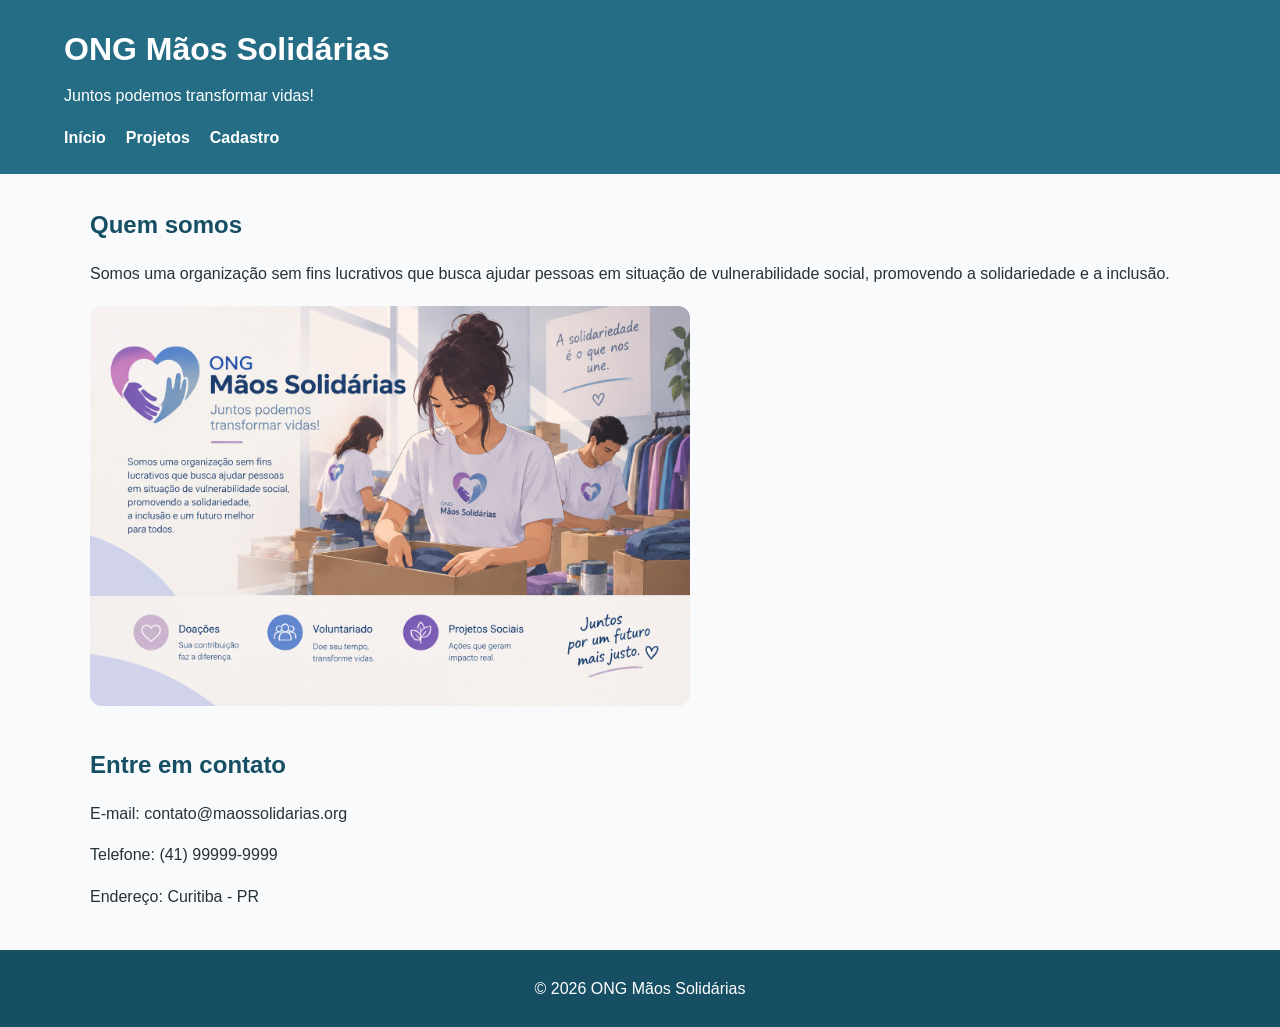
==== ADS/projeto-ong/index.html @ 3648cac2 "Add files via upload" ====
<!DOCTYPE html>
<html lang="pt-BR">
<head>
    <meta charset="UTF-8">
    <meta name="viewport" content="width=device-width, initial-scale=1.0">
    <title>ONG - Página Inicial</title>

        <link rel="stylesheet" href="style.css">
</head>
<body>

    <header>
        <h1>ONG Mãos Solidárias</h1>
        <p>Juntos podemos transformar vidas!</p>

        <nav>
    <a href="index.html">Início</a>
    <a href="projetos.html">Projetos</a>
    <a href="cadastro.html">Cadastro</a>
</nav>
    </header>

    <main>
        <section>
            <h2>Quem somos</h2>
            <p>
                Somos uma organização sem fins lucrativos que busca
                ajudar pessoas em situação de vulnerabilidade social,
                promovendo a solidariedade e a inclusão.
            </p>

            <img src="imagens/ong.jpg"
                 alt="Voluntários realizando uma ação solidária"
                 width="400">
        </section>

        <section>
            <h2>Entre em contato</h2>
            <p>E-mail: contato@maossolidarias.org</p>
            <p>Telefone: (41) 99999-9999</p>
            <p>Endereço: Curitiba - PR</p>
        </section>
    </main>

    <footer>
        <p>&copy; 2026 ONG Mãos Solidárias</p>
    </footer>

</body>
</html>
---- ADS/projeto-ong/style.css ----
:root {
    /* Paleta de cores */
    --cor-primaria: #256D85;
    --cor-primaria-escura: #164E63;
    --cor-secundaria: #A8DADC;
    --cor-destaque: #E9A8C7;
    --cor-apoio: #8B80B8;

    /* Cores neutras */
    --cor-fundo: #F8FAFC;
    --cor-superficie: #FFFFFF;
    --cor-texto: #263238;
    --cor-texto-secundario: #52616B;
    --cor-borda: #D9E2E8;

    /* Tipografia */
    --fonte-principal: Arial, Helvetica, sans-serif;
    --fonte-pequena: 0.875rem;
    --fonte-corpo: 1rem;
    --fonte-subtitulo: 1.25rem;
    --fonte-titulo: 1.5rem;
    --fonte-destaque: 2rem;

    /* Espaçamentos modulares */
    --espaco-1: 4px;
    --espaco-2: 8px;
    --espaco-3: 16px;
    --espaco-4: 24px;
    --espaco-5: 32px;
    --espaco-6: 48px;
    --espaco-7: 64px;

    /* Outros elementos */
    --raio-borda: 8px;
    --largura-conteudo: 1200px;
}

/* Estilos básicos */
body {
    margin: 0;
    font-family: var(--fonte-principal);
    font-size: var(--fonte-corpo);
    line-height: 1.6;
    color: var(--cor-texto);
    background-color: var(--cor-fundo);
}

h1 {
    font-size: var(--fonte-destaque);
}

h2 {
    font-size: var(--fonte-titulo);
}

h3 {
    font-size: var(--fonte-subtitulo);
}

p {
    margin-bottom: var(--espaco-3);
}

button,
a {
    cursor: pointer;
}

button {
    padding: var(--espaco-2) var(--espaco-4);
    border: none;
    border-radius: var(--raio-borda);
    background-color: var(--cor-primaria);
    color: var(--cor-superficie);
}

/* Grid principal com 12 colunas */
.container {
    display: grid;
    grid-template-columns: repeat(12, minmax(0, 1fr));
    gap: 16px;
    max-width: 1200px;
    margin: 0 auto;
    padding: 16px;
}

/* Elementos que ocupam toda a largura */
.header,
.main,
.footer {
    grid-column: 1 / -1;
}

/* Seções de conteúdo */
.card {
    grid-column: span 4;
}

/* Telas grandes - acima de 1200px */
@media (min-width: 1200px) {
    .container {
        gap: 24px;
    }
}

/* Notebooks e desktops - até 1199px */
@media (max-width: 1199px) {
    .card {
        grid-column: span 6;
    }
}

/* Tablets - até 991px */
@media (max-width: 991px) {
    .container {
        grid-template-columns: repeat(8, minmax(0, 1fr));
    }

    .card {
        grid-column: span 4;
    }
}

/* Tablets menores - até 767px */
@media (max-width: 767px) {
    .container {
        grid-template-columns: repeat(4, minmax(0, 1fr));
        gap: 12px;
    }

    .card {
        grid-column: span 4;
    }
}

/* Celulares - até 575px */
@media (max-width: 575px) {
    .container {
        grid-template-columns: repeat(2, minmax(0, 1fr));
        padding: 12px;
    }

    .card {
        grid-column: span 2;
    }
}

/* Celulares pequenos - até 375px */
@media (max-width: 375px) {
    .container {
        grid-template-columns: 1fr;
        padding: 8px;
    }

    .card {
        grid-column: span 1;
    }
}

/* Estilos gerais */
* {
    box-sizing: border-box;
}

body {
    margin: 0;
    font-family: Arial, sans-serif;
    background-color: #F8FAFC;
    color: #263238;
    line-height: 1.6;
}

/* Cabeçalho */
header {
    background-color: #256D85;
    color: white;
    padding: 24px 5%;
}

header h1 {
    margin: 0 0 8px;
    font-size: 32px;
}

header p {
    margin: 0 0 16px;
}

/* Menu de navegação */
nav {
    display: flex;
    flex-wrap: wrap;
    gap: 20px;
}

nav a {
    color: white;
    text-decoration: none;
    font-weight: bold;
}

nav a:hover,
nav a:focus {
    color: #E9A8C7;
    text-decoration: underline;
}

/* Conteúdo principal */
main {
    width: 90%;
    max-width: 1100px;
    margin: 32px auto;
}

section {
    margin-bottom: 40px;
}

h2 {
    color: #164E63;
    margin-bottom: 16px;
}

/* Imagens */
main img {
    display: block;
    width: 100%;
    max-width: 600px;
    height: auto;
    border-radius: 12px;
    margin: 20px 0;
}

/* Rodapé */
footer {
    background-color: #164E63;
    color: white;
    text-align: center;
    padding: 20px;
}

footer p {
    margin: 6px 0;
}

/* Adaptação para celulares */
@media (max-width: 600px) {
    header {
        padding: 20px;
    }

    header h1 {
        font-size: 26px;
    }

    main {
        width: 92%;
        margin: 24px auto;
    }

    nav {
        gap: 12px;
    }
}
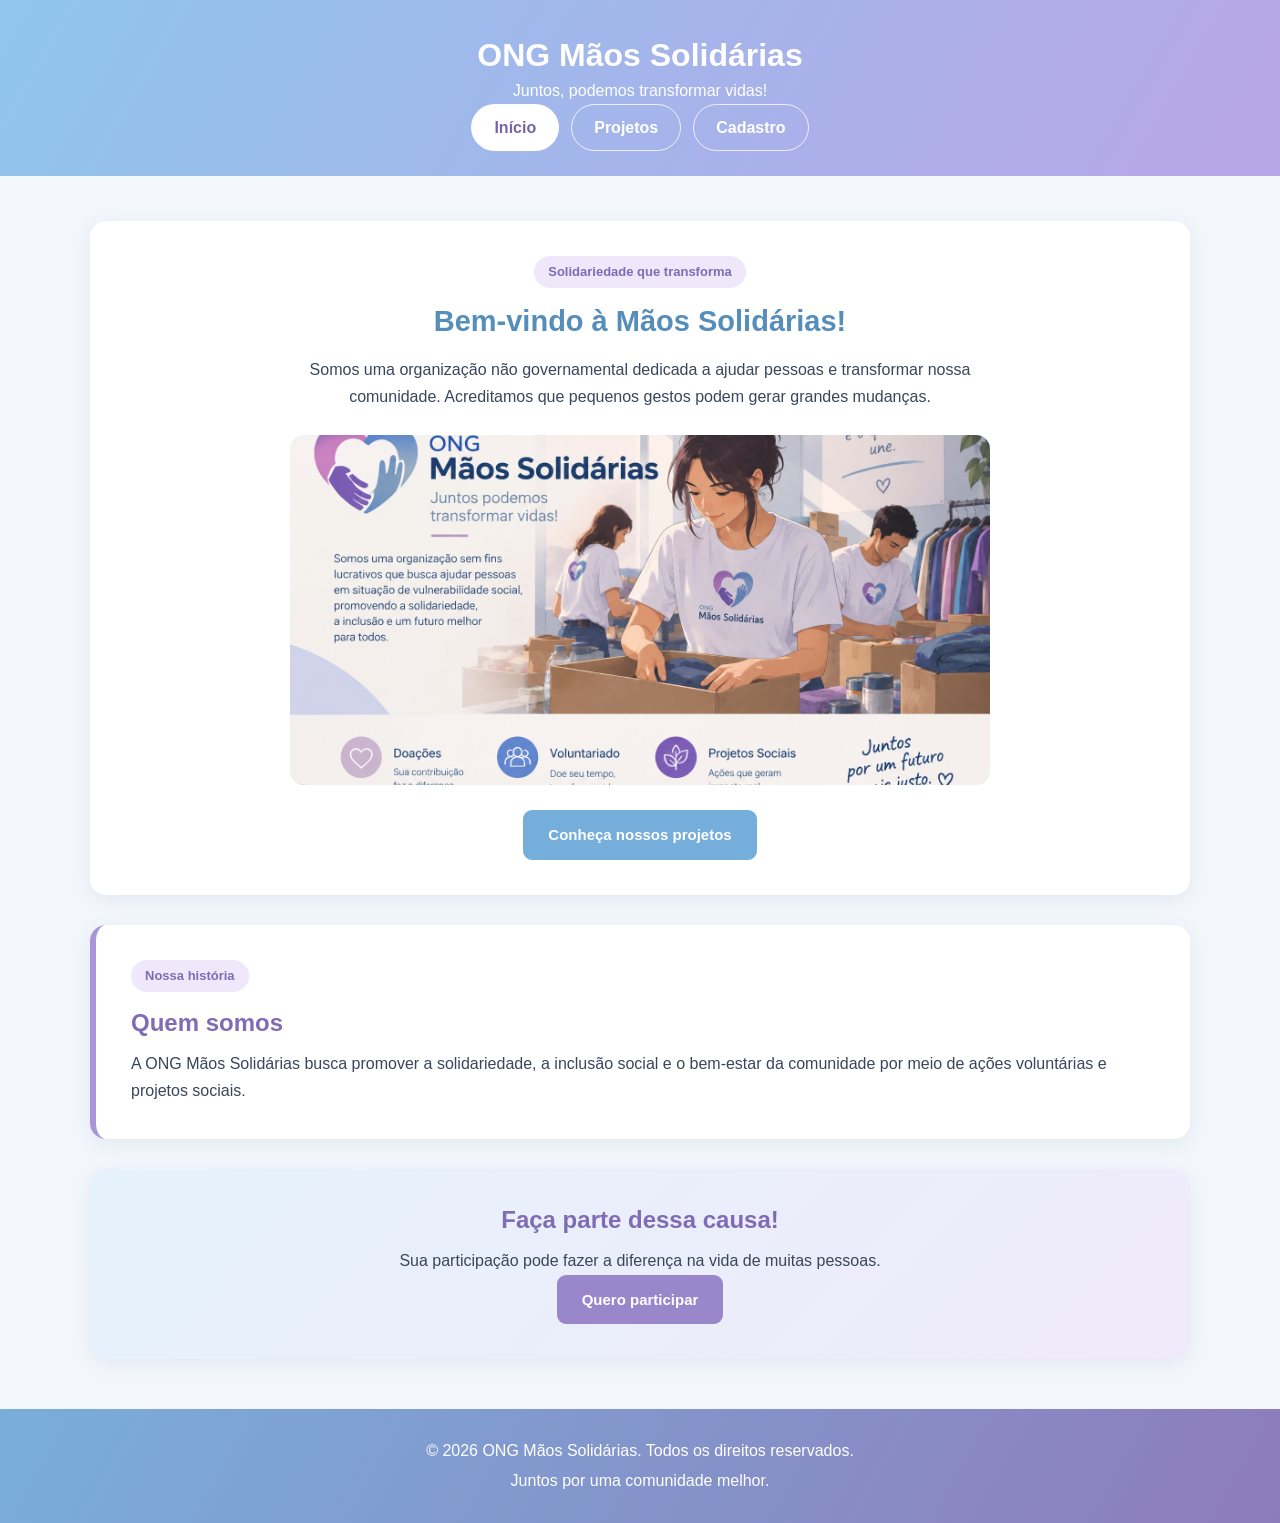
==== commit 99773893: "Add files via upload" ====
--- a/ADS/projeto-ong/index.html
+++ b/ADS/projeto-ong/index.html
@@ -1,51 +1,113 @@
-
 <!DOCTYPE html>
 <html lang="pt-BR">
+
 <head>
     <meta charset="UTF-8">
     <meta name="viewport" content="width=device-width, initial-scale=1.0">
-    <title>ONG - Página Inicial</title>
 
-        <link rel="stylesheet" href="style.css">
+    <title>ONG Mãos Solidárias</title>
+
+    <link rel="stylesheet" href="css/style.css">
+    <script src="js/main.js" defer></script>
 </head>
+
 <body>
 
-    <header>
+    <header class="cabecalho">
+
         <h1>ONG Mãos Solidárias</h1>
-        <p>Juntos podemos transformar vidas!</p>
+
+        <p>Juntos, podemos transformar vidas!</p>
 
         <nav>
-    <a href="index.html">Início</a>
-    <a href="projetos.html">Projetos</a>
-    <a href="cadastro.html">Cadastro</a>
-</nav>
+            <a href="index.html" class="ativo">Início</a>
+            <a href="html/projetos.html">Projetos</a>
+            <a href="html/cadastro.html">Cadastro</a>
+        </nav>
+
     </header>
 
     <main>
-        <section>
-            <h2>Quem somos</h2>
+
+        <section class="destaque">
+
+            <span class="etiqueta">
+                Solidariedade que transforma
+            </span>
+
+            <h2>Bem-vindo à Mãos Solidárias!</h2>
+
             <p>
-                Somos uma organização sem fins lucrativos que busca
-                ajudar pessoas em situação de vulnerabilidade social,
-                promovendo a solidariedade e a inclusão.
+                Somos uma organização não governamental dedicada
+                a ajudar pessoas e transformar nossa comunidade.
+                Acreditamos que pequenos gestos podem gerar
+                grandes mudanças.
             </p>
 
-            <img src="imagens/ong.jpg"
-                 alt="Voluntários realizando uma ação solidária"
-                 width="400">
+            <img
+                src="imagens/ong.jpg"
+                alt="Ações solidárias da ONG Mãos Solidárias"
+                class="imagem-ong"
+            >
+
+            <a
+                class="botao"
+                href="html/projetos.html"
+            >
+                Conheça nossos projetos
+            </a>
+
         </section>
 
-        <section>
-            <h2>Entre em contato</h2>
-            <p>E-mail: contato@maossolidarias.org</p>
-            <p>Telefone: (41) 99999-9999</p>
-            <p>Endereço: Curitiba - PR</p>
+        <section class="sobre">
+
+            <span class="etiqueta">
+                Nossa história
+            </span>
+
+            <h2>Quem somos</h2>
+
+            <p>
+                A ONG Mãos Solidárias busca promover a solidariedade,
+                a inclusão social e o bem-estar da comunidade por meio
+                de ações voluntárias e projetos sociais.
+            </p>
+
         </section>
+
+        <section class="chamada">
+
+            <h2>Faça parte dessa causa!</h2>
+
+            <p>
+                Sua participação pode fazer a diferença
+                na vida de muitas pessoas.
+            </p>
+
+            <a
+                class="botao botao-lilas"
+                href="html/cadastro.html"
+            >
+                Quero participar
+            </a>
+
+        </section>
+
     </main>
 
     <footer>
-        <p>&copy; 2026 ONG Mãos Solidárias</p>
+
+        <p>
+            &copy; 2026 ONG Mãos Solidárias.
+            Todos os direitos reservados.
+        </p>
+
+        <p>
+            Juntos por uma comunidade melhor.
+        </p>
+
     </footer>
 
 </body>
+
 </html>
--- a/ADS/projeto-ong/css/style.css
+++ b/ADS/projeto-ong/css/style.css
@@ -0,0 +1,367 @@
+
+/* =================================
+   CONFIGURAÇÕES GERAIS
+================================= */
+
+* {
+    margin: 0;
+    padding: 0;
+    box-sizing: border-box;
+}
+
+body {
+    font-family: Arial, Helvetica, sans-serif;
+    background-color: #f3f7fc;
+    color: #39465b;
+    line-height: 1.7;
+}
+
+h1, h2, h3 {
+    line-height: 1.3;
+}
+
+main {
+    width: 90%;
+    max-width: 1100px;
+    margin: 45px auto;
+}
+
+section {
+    margin-bottom: 30px;
+}
+
+/* =================================
+   CABEÇALHO
+================================= */
+
+.cabecalho {
+    background: linear-gradient(120deg, #8fc5ed, #b9a5e8);
+    color: white;
+    text-align: center;
+    padding: 35px 20px 25px;
+}
+
+.logo h1 {
+    font-size: 34px;
+    margin-bottom: 5px;
+}
+
+.logo p {
+    font-size: 16px;
+    margin-bottom: 22px;
+}
+
+/* =================================
+   MENU DE NAVEGAÇÃO
+================================= */
+
+nav {
+    display: flex;
+    justify-content: center;
+    align-items: center;
+    flex-wrap: wrap;
+    gap: 12px;
+}
+
+nav a {
+    color: white;
+    text-decoration: none;
+    font-weight: bold;
+    padding: 9px 22px;
+    border: 1px solid rgba(255, 255, 255, 0.8);
+    border-radius: 25px;
+    transition: 0.3s;
+}
+
+nav a:hover,
+nav a.ativo {
+    background-color: white;
+    color: #7764ad;
+}
+
+/* =================================
+   SEÇÕES E CARTÕES
+================================= */
+
+.destaque,
+.sobre,
+.chamada,
+.introducao,
+.formulario {
+    background-color: white;
+    padding: 35px;
+    border-radius: 16px;
+    box-shadow: 0 5px 18px rgba(89, 112, 150, 0.10);
+}
+
+.destaque {
+    text-align: center;
+}
+
+.destaque h2,
+.introducao h2 {
+    color: #558dbb;
+    font-size: 29px;
+    margin-bottom: 15px;
+}
+
+.destaque p {
+    max-width: 750px;
+    margin: 0 auto 20px;
+}
+
+/* =================================
+   ETIQUETAS
+================================= */
+
+.etiqueta {
+    display: inline-block;
+    background-color: #eee8fa;
+    color: #806bb5;
+    padding: 5px 14px;
+    border-radius: 20px;
+    font-size: 13px;
+    font-weight: bold;
+    margin-bottom: 15px;
+}
+
+/* =================================
+   IMAGEM DA ONG
+================================= */
+
+.imagem-ong {
+    display: block;
+    width: 100%;
+    max-width: 700px;
+    height: 350px;
+    object-fit: cover;
+    margin: 25px auto;
+    border-radius: 14px;
+}
+
+/* =================================
+   BOTÕES
+================================= */
+
+.botao {
+    display: inline-block;
+    background-color: #75addb;
+    color: white;
+    text-decoration: none;
+    border: none;
+    border-radius: 9px;
+    padding: 12px 25px;
+    font-size: 15px;
+    font-weight: bold;
+    cursor: pointer;
+    transition: 0.3s;
+}
+
+.botao:hover {
+    background-color: #548fc1;
+    transform: translateY(-2px);
+}
+
+.botao-lilas {
+    background-color: #9a86ca;
+}
+
+.botao-lilas:hover {
+    background-color: #7965ad;
+}
+
+/* =================================
+   SOBRE E CHAMADA
+================================= */
+
+.sobre {
+    border-left: 6px solid #a995d8;
+}
+
+.sobre h2 {
+    color: #806bb5;
+    margin-bottom: 12px;
+}
+
+.chamada {
+    text-align: center;
+    background: linear-gradient(135deg, #e5f2fc, #f0eafa);
+}
+
+.chamada h2 {
+    color: #806bb5;
+    margin-bottom: 12px;
+}
+
+/* =================================
+   PROJETOS
+================================= */
+
+.introducao {
+    text-align: center;
+}
+
+.cartoes {
+    display: grid;
+    grid-template-columns: repeat(3, 1fr);
+    gap: 22px;
+}
+
+.cartao {
+    background-color: white;
+    padding: 28px;
+    border-radius: 14px;
+    border-top: 5px solid #9a86ca;
+    box-shadow: 0 5px 18px rgba(89, 112, 150, 0.10);
+    transition: 0.3s;
+}
+
+.cartao:hover {
+    transform: translateY(-5px);
+}
+
+.cartao h3 {
+    color: #598fba;
+    margin-bottom: 12px;
+}
+
+.icone-projeto {
+    width: 48px;
+    height: 48px;
+    display: flex;
+    align-items: center;
+    justify-content: center;
+    background-color: #eee8fa;
+    color: #806bb5;
+    border-radius: 50%;
+    font-size: 25px;
+    margin-bottom: 18px;
+}
+
+/* =================================
+   FORMULÁRIO
+================================= */
+
+.formulario {
+    max-width: 700px;
+    margin: 0 auto;
+}
+
+.formulario h2 {
+    color: #806bb5;
+    margin-bottom: 20px;
+}
+
+form {
+    display: flex;
+    flex-direction: column;
+    gap: 10px;
+}
+
+form label {
+    font-weight: bold;
+    margin-top: 8px;
+    color: #52627a;
+}
+
+form input,
+form select,
+form textarea {
+    width: 100%;
+    padding: 13px;
+    border: 1px solid #d5dbea;
+    border-radius: 8px;
+    background-color: #fbfcff;
+    color: #39465b;
+    font-family: Arial, Helvetica, sans-serif;
+    font-size: 15px;
+}
+
+form input:focus,
+form select:focus,
+form textarea:focus {
+    outline: 2px solid #b9a5e8;
+    border-color: #9a86ca;
+}
+
+form textarea {
+    resize: vertical;
+}
+
+form button {
+    align-self: flex-start;
+    margin-top: 15px;
+}
+
+#mensagem {
+    color: #548c70;
+    font-weight: bold;
+    margin-top: 10px;
+}
+
+/* =================================
+   RODAPÉ
+================================= */
+
+footer {
+    background: linear-gradient(120deg, #79aeda, #8e7bbd);
+    color: white;
+    text-align: center;
+    padding: 25px 15px;
+    margin-top: 50px;
+}
+
+footer p {
+    margin: 3px 0;
+}
+
+/* =================================
+   RESPONSIVIDADE
+================================= */
+
+@media (max-width: 750px) {
+    .cartoes {
+        grid-template-columns: 1fr;
+    }
+
+    .imagem-ong {
+        height: 260px;
+    }
+
+    .logo h1 {
+        font-size: 27px;
+    }
+}
+
+@media (max-width: 500px) {
+    main {
+        width: 94%;
+        margin: 25px auto;
+    }
+
+    .cabecalho {
+        padding: 25px 15px;
+    }
+
+    nav {
+        flex-direction: column;
+    }
+
+    nav a {
+        width: 200px;
+        text-align: center;
+    }
+
+    .destaque,
+    .sobre,
+    .chamada,
+    .introducao,
+    .formulario {
+        padding: 22px;
+    }
+
+    .destaque h2,
+    .introducao h2 {
+        font-size: 24px;
+    }
+}
